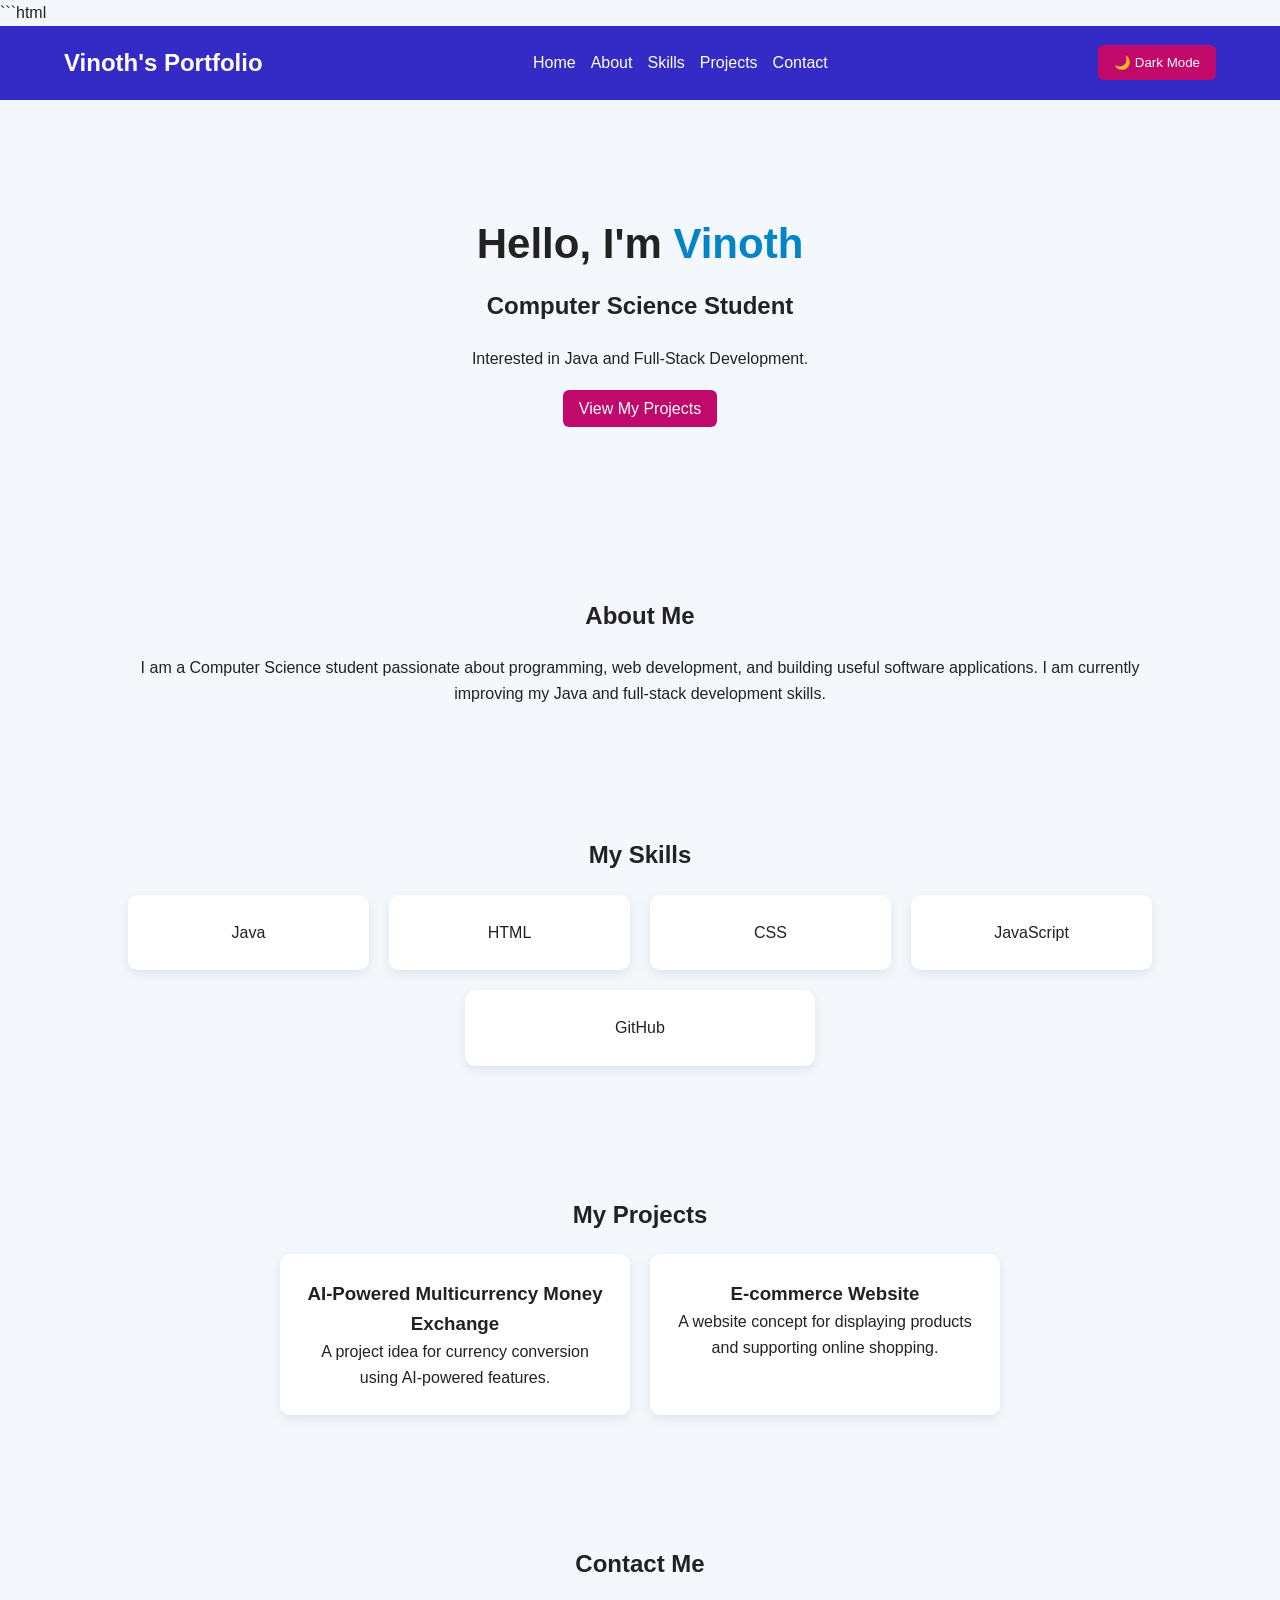
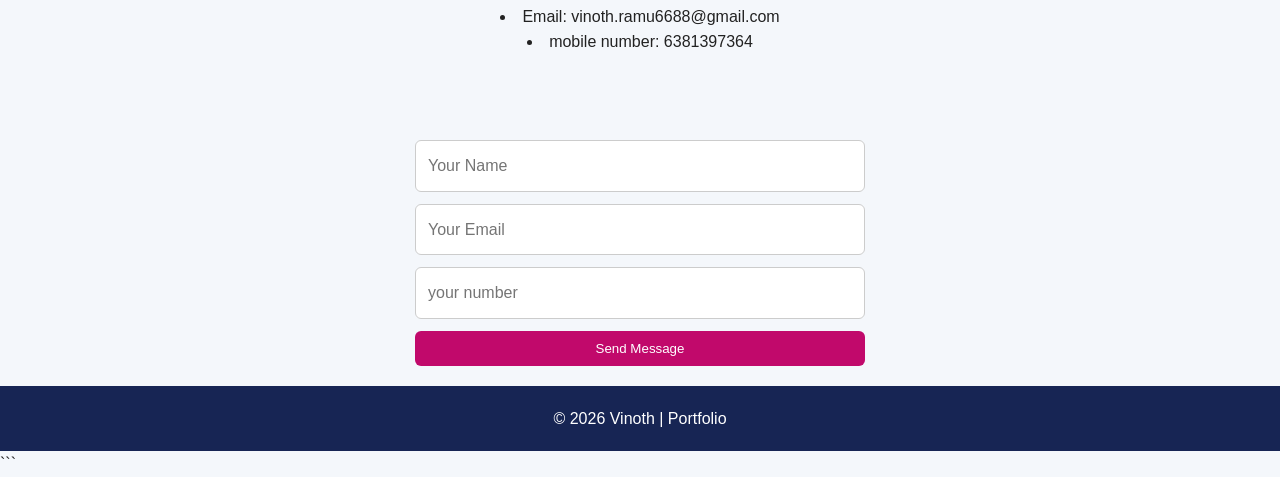
==== portfolio2.html @ 04be6ed6 "Add files via upload" ====
```html
<!DOCTYPE html>
<html lang="en">
<head>
    <meta charset="UTF-8">
    <meta name="viewport" content="width=device-width, initial-scale=1.0">
    <title>Vinoth | Portfolio</title>
    <link rel="stylesheet" href="style.css">
</head>
<body>

    <header>
        <h2>Vinoth's Portfolio</h2>
        <nav>
            <a href="#home">Home</a>
            <a href="#about">About</a>
            <a href="#skills">Skills</a>
            <a href="#projects">Projects</a>
            <a href="#contact">Contact</a>
        </nav>
        <button id="themeBtn">🌙 Dark Mode</button>
    </header>

    <section id="home">
        <h1>Hello, I'm <span>Vinoth</span></h1>
        <h2>Computer Science Student</h2>
        <p>Interested in Java and Full-Stack Development.</p>
        <a href="#projects" class="btn">View My Projects</a>
    </section>

    <section id="about">
        <h2>About Me</h2>
        <p>
            I am a Computer Science student passionate about programming,
            web development, and building useful software applications.
            I am currently improving my Java and full-stack development skills.
        </p>
    </section>

    <section id="skills">
        <h2>My Skills</h2>
        <div class="skills-container">
            <div class="card">Java</div>
            <div class="card">HTML</div>
            <div class="card">CSS</div>
            <div class="card">JavaScript</div>
            <div class="card">GitHub</div>
        </div>
    </section>

    <section id="projects">
        <h2>My Projects</h2>

        <div class="projects-container">
            <div class="card">
                <h3>AI-Powered Multicurrency Money Exchange</h3>
                <p>A project idea for currency conversion using AI-powered features.</p>
            </div>

            <div class="card">
                <h3>E-commerce Website</h3>
                <p>A website concept for displaying products and supporting online shopping.</p>
            </div>
        </div>
    </section>

    <section id="contact">
        <h2>Contact Me</h2>
        <li>Email: vinoth.ramu6688@gmail.com</li>
       <li> mobile number: 6381397364</li>
</section>      
        <form id="contactForm">
            <input type="text" id="name" placeholder="Your Name" required>
            <input type="email" id="email" placeholder="Your Email" required>
            <input type="mobile number" id="mobile number" placeholder="your number"
            <textarea id="message" placeholder="Your Message" required></textarea>
            <button type="submit">Send Message</button>
        </form>

        <p id="status"></p>
    </section>

    <footer>
        <p>© 2026 Vinoth | Portfolio</p>
    </footer>

    <script src="script.js"></script>
</body>
</html>
```
---- style.css ----
* {
    margin: 0;
    padding: 0;
    box-sizing: border-box;
    scroll-behavior: smooth;
}

body {
    font-family: Arial, sans-serif;
    background: #f4f7fb;
    color: #222;
    line-height: 1.6;
    transition: 0.3s;
}

header {
    background: #342ac6;
    color: white;
    padding: 18px 5%;
    display: flex;
    justify-content: space-between;
    align-items: center;
    flex-wrap: wrap;
    gap: 15px;
}

nav {
    display: flex;
    flex-wrap: wrap;
    gap: 15px;
}

nav a {
    color: white;
    text-decoration: none;
}

nav a:hover {
    color: #38bdf8;
}

button, .btn {
    background: #c1096b;
    color: white;
    border: none;
    padding: 10px 16px;
    border-radius: 6px;
    cursor: pointer;
    text-decoration: rgb(207, 74, 74);
}

button:hover, .btn:hover {
    background: #0369a1;
}

section {
    padding: 65px 10%;
    text-align: center;
}

#home {
    padding: 110px 10%;
}

#home h1 {
    font-size: 42px;
    margin-bottom: 10px;
}

#home span {
    color: #0284c7;
}

#home p {
    margin: 15px 0 25px;
}

section h2 {
    margin-bottom: 20px;
}

.skills-container, .projects-container {
    display: flex;
    justify-content: center;
    flex-wrap: wrap;
    gap: 20px;
}

.card {
    background: white;
    padding: 25px;
    border-radius: 10px;
    box-shadow: 0 4px 12px #00000015;
    flex: 1 1 200px;
    max-width: 350px;
    transition: transform 0.1s;
}

.card:hover {
    transform: translateY(-5px);
}

form {
    max-width: 450px;
    margin: 20px auto;
    display: flex;
    flex-direction: column;
    gap: 12px;
}

input, textarea {
    padding: 12px;
    border: 1px solid #ccc;
    border-radius: 6px;
    font: inherit;
}

textarea {
    min-height: 120px;
    resize: vertical;
}

footer {
    background: #172554;
    color: white;
    text-align: center;
    padding: 20px;
}

/* Dark mode */
body.dark {
    background: #111827;
    color: #f9fafb;
}

body.dark .card {
    background: #1f2937;
    color: white;
}

body.dark input,
body.dark textarea {
    background: #1f2937;
    color: white;
    border-color: #4b5563;
}

body.dark #about,
body.dark #skills,
body.dark #projects,
body.dark #contact {
    background: #111827;
}

/* Mobile and tablet screens */
@media (max-width: 768px) {
    header {
        flex-direction: column;
    }

    nav {
        justify-content: center;
    }

    #home h1 {
        font-size: 32px;
    }

    section {
        padding: 45px 6%;
    }
}
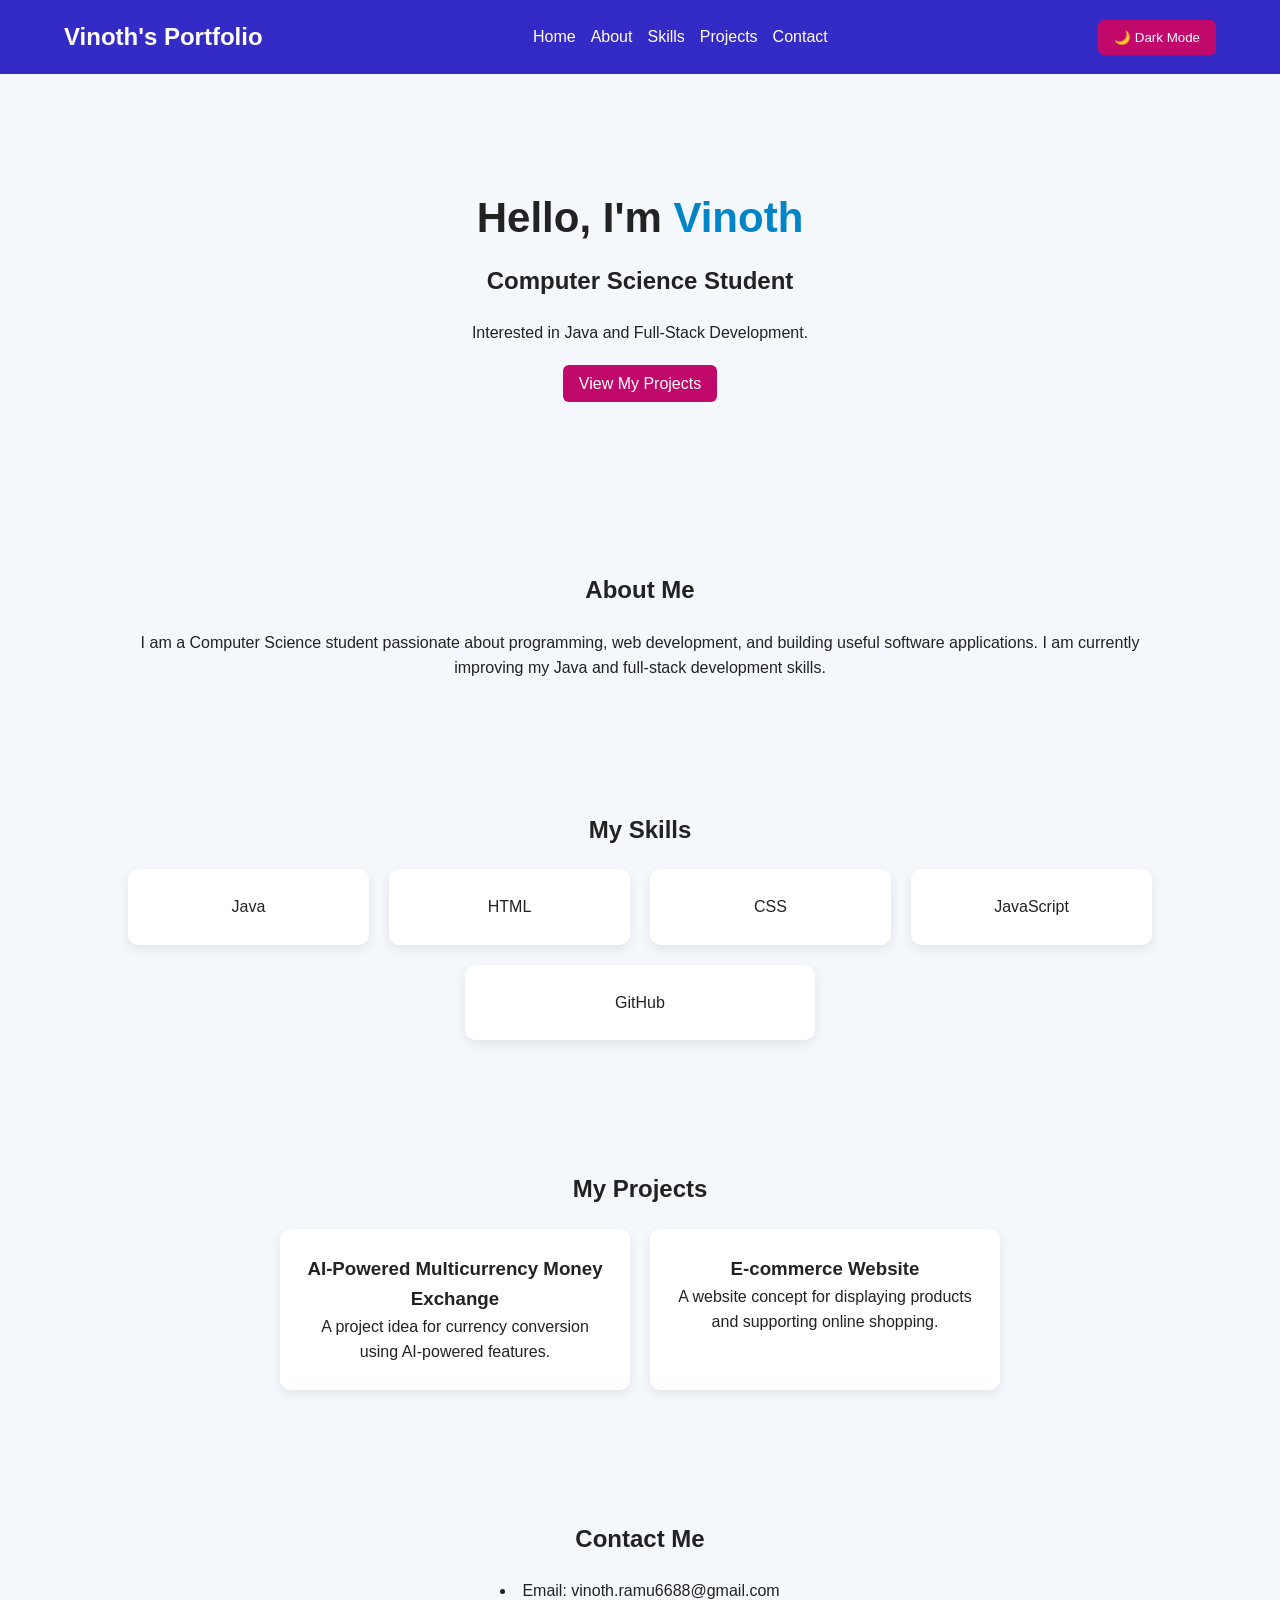
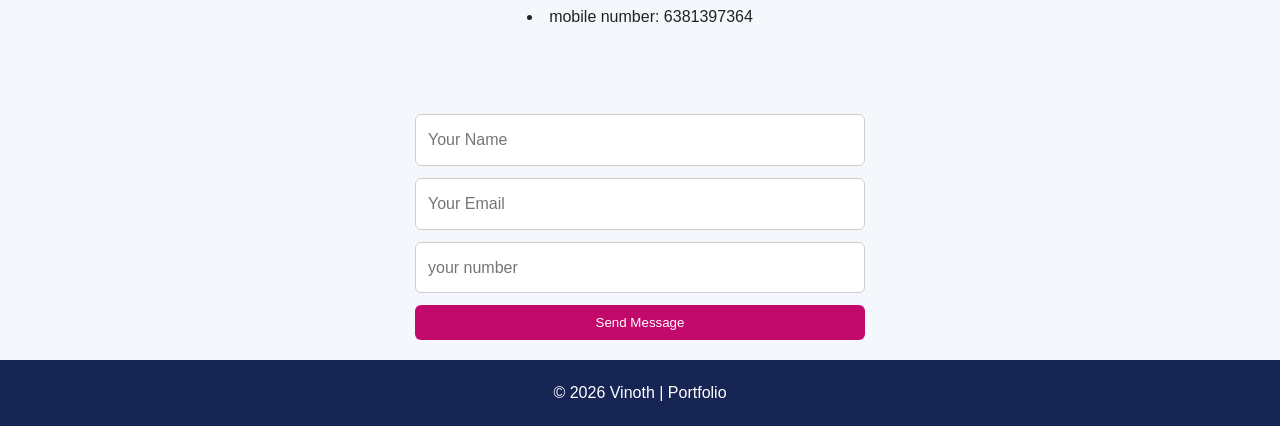
==== commit 36e8a3a3: "Fix HTML formatting and structure in portfolio2.html" ====
--- a/portfolio2.html
+++ b/portfolio2.html
@@ -1,4 +1,4 @@
-```html
+
 <!DOCTYPE html>
 <html lang="en">
 <head>
@@ -87,4 +87,3 @@
     <script src="script.js"></script>
 </body>
 </html>
-```
